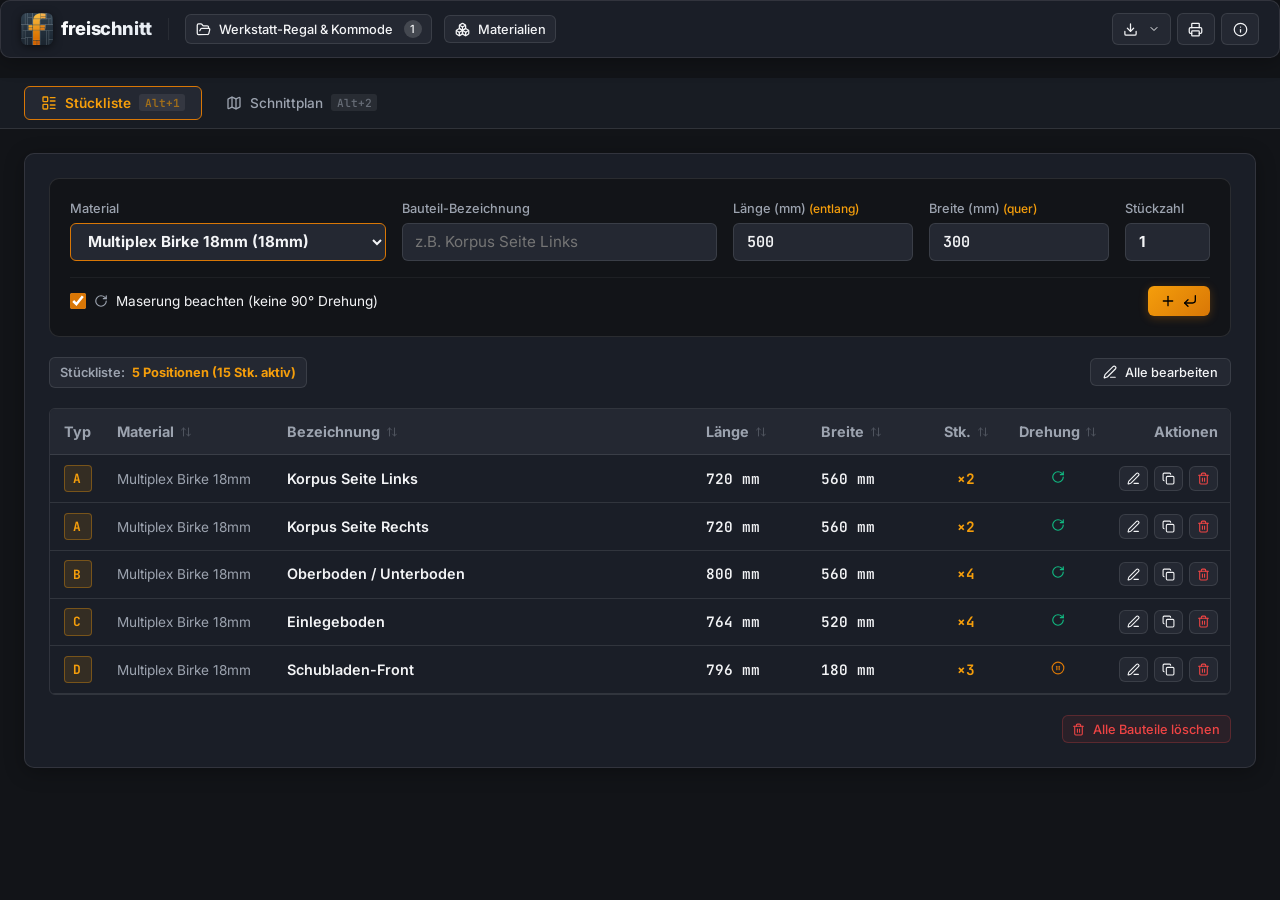
==== index.html @ 768f4326 "release: update public freischnitt web app build" ====
<!doctype html>
<html lang="de">
  <head>
    <meta charset="UTF-8" />
    <meta name="viewport" content="width=device-width, initial-scale=1.0, maximum-scale=1.0, user-scalable=no" />
    <meta name="description" content="freischnitt - Kostenloses Webtool für Holzplatten-Zuschnitt & Verschnitt-Optimierung mit Tauchsäge & Führungsschiene" />
    <link rel="icon" type="image/png" sizes="32x32" href="./favicon-32x32.png">
    <link rel="icon" type="image/png" sizes="16x16" href="./favicon-16x16.png">
    <link rel="apple-touch-icon" sizes="180x180" href="./apple-touch-icon.png">
    <link rel="manifest" href="./manifest.json">
    <title>freischnitt - Plattenzuschnitt & Verschnitt-Optimierer</title>
    <script type="module" crossorigin src="./assets/index-CJcu41oF.js"></script>
    <link rel="stylesheet" crossorigin href="./assets/index-DNp310Y1.css">
  </head>
  <body>
    <div id="root"></div>
  </body>
</html>
---- assets/index-DNp310Y1.css ----
@import "https://fonts.googleapis.com/css2?family=Inter:wght@300;400;500;600;700&family=JetBrains+Mono:wght@400;500;600&display=swap";:root{--bg-primary:#121418;--bg-secondary:#1a1d24;--bg-tertiary:#242832;--bg-card:#1e222cbf;--bg-card-hover:#262c3ad9;--accent-amber:#d97706;--accent-amber-light:#f59e0b;--accent-amber-glow:#d9770640;--gradient-amber:linear-gradient(135deg, #f59e0b 0%, #d97706 100%);--border-color:#ffffff1a;--border-hover:#fff3;--text-main:#f3f4f6;--text-muted:#9ca3af;--text-dim:#6b7280;--status-success:#10b981;--status-warning:#f59e0b;--status-danger:#ef4444;--font-sans:"Inter", system-ui, -apple-system, sans-serif;--font-mono:"JetBrains Mono", monospace;--radius-sm:6px;--radius-md:10px;--radius-lg:16px;--radius-full:9999px;--shadow-subtle:0 4px 20px #0000004d;--shadow-glow:0 0 25px #d9770626}*{box-sizing:border-box;touch-action:manipulation;margin:0;padding:0}html,body{touch-action:manipulation;overscroll-behavior:none;overscroll-behavior-y:none}#root,.app-container{overscroll-behavior:none;overscroll-behavior-y:none}button,input,select,textarea,.btn{touch-action:manipulation;-webkit-user-select:none;user-select:none;-webkit-touch-callout:none}body{font-family:var(--font-sans);background-color:var(--bg-primary);color:var(--text-main);-webkit-font-smoothing:antialiased;min-height:100vh;line-height:1.5;overflow-x:hidden}::-webkit-scrollbar{width:8px;height:8px}::-webkit-scrollbar-track{background:var(--bg-primary)}::-webkit-scrollbar-thumb{background:var(--bg-tertiary);border-radius:var(--radius-full)}::-webkit-scrollbar-thumb:hover{background:var(--accent-amber)}h1,h2,h3,h4,h5,h6{color:var(--text-main);letter-spacing:-.02em;font-weight:600}button{font-family:var(--font-sans);cursor:pointer;border:none;outline:none;transition:all .2s}input,select,textarea{font-family:var(--font-sans);background:var(--bg-tertiary);border:1px solid var(--border-color);color:var(--text-main);border-radius:var(--radius-sm);outline:none;padding:.55rem .8rem;font-size:.95rem;transition:border-color .2s,box-shadow .2s}input:focus,select:focus,textarea:focus{border-color:var(--accent-amber);box-shadow:0 0 0 3px var(--accent-amber-glow)}.card-glass{background:var(--bg-card);-webkit-backdrop-filter:blur(12px);border:1px solid var(--border-color);border-radius:var(--radius-md);box-shadow:var(--shadow-subtle)}.app-container{flex-direction:column;min-height:100vh;display:flex}.view-tabs-bar{-webkit-backdrop-filter:blur(12px);border-bottom:1px solid var(--border-color);z-index:100;background:#1a1d24eb;align-items:center;gap:.5rem;padding:.5rem 1.5rem;display:flex;position:sticky;top:0}.view-tab{border-radius:var(--radius-sm);color:var(--text-muted);background:0 0;align-items:center;gap:.5rem;padding:.45rem 1rem;font-size:.85rem;font-weight:500;display:flex}.view-tab:hover{color:var(--text-main);background:var(--bg-tertiary)}.view-tab.active{background:var(--bg-tertiary);color:var(--accent-amber-light);border:1px solid var(--accent-amber);font-weight:600}.main-content-single{flex:1;width:100%;max-width:1680px;margin:0 auto;padding:1.5rem}.btn{border-radius:var(--radius-sm);background:var(--bg-tertiary);color:var(--text-main);border:1px solid var(--border-color);align-items:center;gap:.5rem;padding:.5rem .9rem;font-size:.875rem;font-weight:500;display:inline-flex}.btn:hover{background:var(--bg-card-hover);border-color:var(--border-hover);color:var(--text-main)}.btn-primary{background:linear-gradient(135deg, var(--accent-amber-light), var(--accent-amber));color:#000;border:none;font-weight:700;box-shadow:0 2px 10px #d977064d}.btn-primary:hover{color:#000;filter:brightness(1.15);background:linear-gradient(135deg,#fcd34d,#f59e0b);transform:translateY(-1px);box-shadow:0 4px 18px #f59e0b80}.btn-secondary{background:var(--bg-tertiary);color:var(--text-main);border:1px solid var(--border-color)}.btn-secondary:hover{background:var(--bg-card-hover);color:var(--text-main);border-color:var(--border-hover);transform:translateY(-1px)}.btn-icon:hover{background:var(--bg-card-hover);color:var(--accent-amber-light);border-color:var(--border-hover)}.btn-sm{padding:.35rem .6rem;font-size:.8rem}.btn-icon{border-radius:var(--radius-sm);padding:.5rem}.badge{border-radius:var(--radius-full);font-size:.75rem;font-weight:600;font-family:var(--font-mono);align-items:center;padding:.2rem .55rem;display:inline-flex}.badge-amber{color:var(--accent-amber-light);background:#d9770626;border:1px solid #d977064d}.modal-overlay{-webkit-backdrop-filter:blur(8px);z-index:100000;background:#0a0f1ad1;justify-content:center;align-items:center;padding:2.5rem 1.5rem;display:flex;position:fixed;inset:0}.modal-content{border-radius:var(--radius-md);background:#1e293b;border:1px solid #ffffff26;flex-direction:column;width:100%;max-height:calc(100vh - 5rem);animation:.2s ease-out modalFadeIn;display:flex;box-shadow:0 20px 50px #000000b3}@keyframes modalFadeIn{0%{opacity:0;transform:scale(.97)translateY(-8px)}to{opacity:1;transform:scale(1)translateY(0)}}.modal-header{border-bottom:1px solid var(--border-color);justify-content:space-between;align-items:center;padding:1.25rem;display:flex}.modal-body{flex:1;padding:1.5rem;overflow-y:auto}.modal-footer{border-top:1px solid var(--border-color);justify-content:flex-end;gap:.75rem;padding:1rem 1.25rem;display:flex}@media screen{.print-only{opacity:0!important;pointer-events:none!important;width:1px!important;height:1px!important;position:absolute!important;top:-9999px!important;left:-9999px!important;overflow:hidden!important}}@media print{@page{size:A4 landscape;margin:8mm}*,:before,:after{-webkit-print-color-adjust:exact!important;print-color-adjust:exact!important;color-adjust:exact!important}body{color:#000!important;background:#fff!important}.app-container>:not(.print-only),.app-header,.mobile-header-only,.mobile-drawer-overlay,.view-tabs-bar,.main-content-single,.main-content-split,.modal-overlay,.no-print{display:none!important}.print-only{opacity:1!important;visibility:visible!important;color:#000!important;background:#fff!important;width:100%!important;height:auto!important;margin:0!important;padding:0!important;display:block!important;position:static!important;top:auto!important;left:auto!important;overflow:visible!important}.print-sheet-page{page-break-after:always;break-after:page;page-break-inside:avoid;break-inside:avoid;box-sizing:border-box;flex-direction:column;height:100vh;max-height:194mm;padding:.4cm;display:flex;overflow:hidden}svg line,svg rect,svg circle,svg path{opacity:1!important;visibility:visible!important}svg text:not(.print-badge-text):not(.watermark-text),.print-piece-text{fill:#000!important;stroke:none!important;color:#000!important;opacity:1!important;visibility:visible!important;font-weight:800!important}svg text.print-badge-text,.print-badge-text{fill:#fff!important;stroke:none!important;color:#fff!important;opacity:1!important;visibility:visible!important;font-weight:900!important}svg text.watermark-text,.watermark-text{fill:#94a3b8!important;stroke:none!important;color:#94a3b8!important;opacity:.55!important;visibility:visible!important;font-weight:900!important}}@keyframes cardPulseFlash{0%{transform:scale(1.02);background-color:#f59e0b73!important;border:2px solid #f59e0b!important;box-shadow:0 0 20px #f59e0bcc,inset 0 0 15px #f59e0b66!important}30%{background-color:#f59e0b4d!important;border:2px solid #f59e0b!important;box-shadow:0 0 14px #f59e0b99!important}to{box-shadow:none;transform:scale(1)}}.mobile-piece-card.row-flash-added{border-color:#f59e0b!important;animation:2.5s ease-out forwards cardPulseFlash!important}@keyframes rowTdPulseFlash{0%{background-color:#f59e0b66!important;border-top:2px solid #f59e0b!important;border-bottom:2px solid #f59e0b!important}40%{background-color:#f59e0b33!important;border-top:2px solid #f59e0b99!important;border-bottom:2px solid #f59e0b99!important}to{background-color:#0000}}tr.row-flash-added>td{animation:2.5s ease-out forwards rowTdPulseFlash!important}tr.row-flash-added>td:first-child{border-top-left-radius:6px;border-bottom-left-radius:6px;border-left:2px solid #f59e0b!important}tr.row-flash-added>td:last-child{border-top-right-radius:6px;border-bottom-right-radius:6px;border-right:2px solid #f59e0b!important}@keyframes badgePop{0%{transform:scale(1)}50%{color:var(--accent-amber-light);transform:scale(1.12)}to{transform:scale(1)}}.badge-pop{animation:.4s ease-out badgePop}@media (width<=768px){.hide-on-mobile,.desktop-header-only{display:none!important}.mobile-header-only{display:flex!important}.view-tabs-bar{display:none!important}.app-header{border-bottom:1px solid var(--border-color);border-radius:0!important;margin-bottom:0!important;padding:.5rem .75rem!important}}.is-mobile-simulated{background-color:var(--bg-primary)!important;border:10px solid #1e293b!important;border-radius:40px!important;max-width:390px!important;height:740px!important;max-height:740px!important;margin:1rem auto!important;position:relative!important;overflow:hidden!important;box-shadow:0 25px 60px #000c,0 0 30px #f59e0b33!important}.is-mobile-simulated .hide-on-mobile,.is-mobile-simulated .view-tabs-bar,.is-mobile-simulated .desktop-header-only{display:none!important}.is-mobile-simulated .mobile-header-only{display:flex!important}.is-mobile-simulated .app-header{border-bottom:1px solid var(--border-color);border-radius:0!important;margin-bottom:0!important;padding:.5rem .75rem!important}.mobile-piece-cards-container{flex-direction:column;gap:.75rem;display:flex}@keyframes slideInLeft{0%{transform:translate(-100%)}to{transform:translate(0)}}.mobile-drawer-overlay{-webkit-backdrop-filter:blur(8px)!important;z-index:999999!important;background:#0f172acc!important;justify-content:flex-start!important;width:100vw!important;height:100vh!important;animation:.2s ease-out fadeIn!important;display:flex!important;position:fixed!important;inset:0!important}.mobile-drawer-panel{border-right:1px solid var(--border-color)!important;background:#1e293b!important;flex-direction:column!important;width:85vw!important;max-width:320px!important;height:100vh!important;animation:.25s cubic-bezier(.16,1,.3,1) slideInLeft!important;display:flex!important;overflow-y:auto!important;box-shadow:10px 0 40px #000c!important}.mobile-drawer-item{border-radius:var(--radius-sm);width:100%;min-height:46px;color:var(--text-main);text-align:left;cursor:pointer;background:0 0;border:none;justify-content:space-between;align-items:center;padding:.75rem 1rem;font-size:.95rem;font-weight:500;transition:background .15s;display:flex}.mobile-drawer-item:active,.mobile-drawer-item:hover{background:#ffffff14}@keyframes fadeIn{0%{opacity:0}to{opacity:1}}.mobile-header-only{display:none!important}.desktop-header-only{display:flex!important}@media (width<=768px){.desktop-form-only,.desktop-table-only,.desktop-header-only{display:none!important}.mobile-piece-cards-container,.mobile-header-only,.mobile-fab-btn{display:flex!important}}.is-mobile-simulated .desktop-form-only,.is-mobile-simulated .desktop-table-only,.is-mobile-simulated .desktop-header-only{display:none!important}.is-mobile-simulated .mobile-piece-cards-container,.is-mobile-simulated .mobile-header-only{display:flex!important}.is-mobile-simulated .mobile-fab-btn{display:flex!important;position:absolute!important;bottom:76px!important;right:1rem!important}.cut-visualizer-card{flex-direction:column;gap:1rem;padding:1.25rem;display:flex}.cut-visualizer-canvas{background:var(--bg-primary);border-radius:var(--radius-md);border:1px solid var(--border-color);box-sizing:border-box;touch-action:none;overscroll-behavior:contain;overscroll-behavior-y:contain;-webkit-overflow-scrolling:touch;min-height:420px;max-height:600px;padding:1rem;display:flex;position:relative;overflow:auto}.mobile-portrait-hint{display:none}@media (width<=640px){.cut-visualizer-card{gap:.65rem!important;padding:.65rem!important}.cut-visualizer-canvas{height:min(420px,100vh - 220px)!important;min-height:250px!important;max-height:calc(100vh - 220px)!important;padding:.4rem!important}.cut-visualizer-svg{touch-action:none}}.is-mobile-simulated .cut-visualizer-card{gap:.65rem!important;padding:.65rem!important}.is-mobile-simulated .cut-visualizer-canvas{height:min(420px,100vh - 220px)!important;min-height:250px!important;max-height:calc(100vh - 220px)!important;padding:.4rem!important}
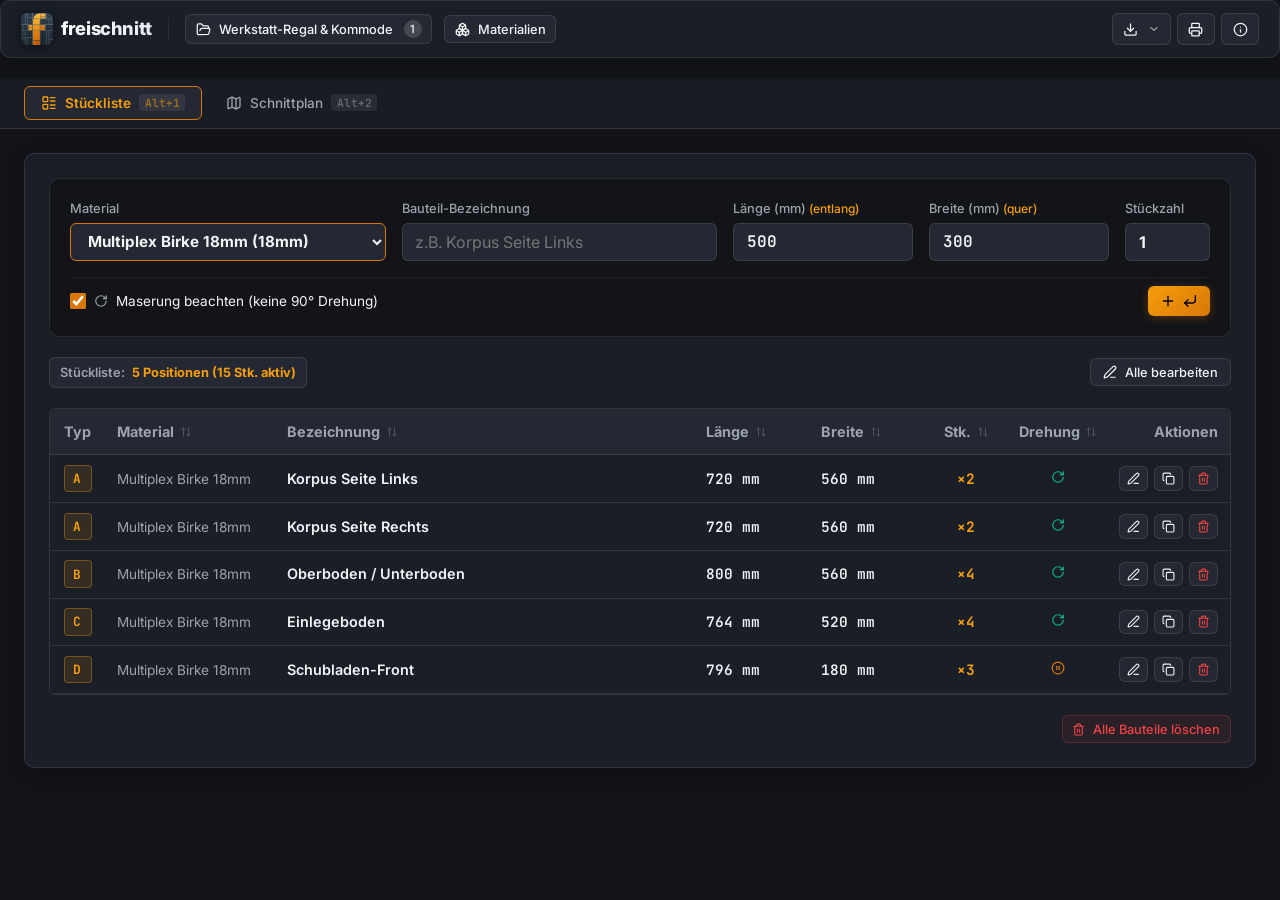
==== commit eebfd8be: "release: update public freischnitt web app build" ====
--- a/index.html
+++ b/index.html
@@ -2,15 +2,15 @@
 <html lang="de">
   <head>
     <meta charset="UTF-8" />
-    <meta name="viewport" content="width=device-width, initial-scale=1.0, maximum-scale=1.0, user-scalable=no" />
+    <meta name="viewport" content="width=device-width, initial-scale=1.0, maximum-scale=1.0, minimum-scale=1.0, user-scalable=no, viewport-fit=cover" />
     <meta name="description" content="freischnitt - Kostenloses Webtool für Holzplatten-Zuschnitt & Verschnitt-Optimierung mit Tauchsäge & Führungsschiene" />
     <link rel="icon" type="image/png" sizes="32x32" href="./favicon-32x32.png">
     <link rel="icon" type="image/png" sizes="16x16" href="./favicon-16x16.png">
     <link rel="apple-touch-icon" sizes="180x180" href="./apple-touch-icon.png">
     <link rel="manifest" href="./manifest.json">
     <title>freischnitt - Plattenzuschnitt & Verschnitt-Optimierer</title>
-    <script type="module" crossorigin src="./assets/index-CJcu41oF.js"></script>
-    <link rel="stylesheet" crossorigin href="./assets/index-DNp310Y1.css">
+    <script type="module" crossorigin src="./assets/index-8THYVN87.js"></script>
+    <link rel="stylesheet" crossorigin href="./assets/index-BqWoTkfv.css">
   </head>
   <body>
     <div id="root"></div>
--- a/assets/index-BqWoTkfv.css
+++ b/assets/index-BqWoTkfv.css
@@ -0,0 +1 @@
+@import "https://fonts.googleapis.com/css2?family=Inter:wght@300;400;500;600;700&family=JetBrains+Mono:wght@400;500;600&display=swap";:root{--bg-primary:#121418;--bg-secondary:#1a1d24;--bg-tertiary:#242832;--bg-card:#1e222cbf;--bg-card-hover:#262c3ad9;--accent-amber:#d97706;--accent-amber-light:#f59e0b;--accent-amber-glow:#d9770640;--gradient-amber:linear-gradient(135deg, #f59e0b 0%, #d97706 100%);--border-color:#ffffff1a;--border-hover:#fff3;--text-main:#f3f4f6;--text-muted:#9ca3af;--text-dim:#6b7280;--status-success:#10b981;--status-warning:#f59e0b;--status-danger:#ef4444;--font-sans:"Inter", system-ui, -apple-system, sans-serif;--font-mono:"JetBrains Mono", monospace;--radius-sm:6px;--radius-md:10px;--radius-lg:16px;--radius-full:9999px;--shadow-subtle:0 4px 20px #0000004d;--shadow-glow:0 0 25px #d9770626}*{box-sizing:border-box;touch-action:manipulation;margin:0;padding:0}html,body{touch-action:manipulation;overscroll-behavior:none;overscroll-behavior-y:none;-webkit-text-size-adjust:100%}#root,.app-container{overscroll-behavior:none;overscroll-behavior-y:none}button,input,select,textarea,.btn{touch-action:manipulation;-webkit-user-select:none;user-select:none;-webkit-touch-callout:none}body{font-family:var(--font-sans);background-color:var(--bg-primary);color:var(--text-main);-webkit-font-smoothing:antialiased;min-height:100vh;line-height:1.5;overflow-x:hidden}::-webkit-scrollbar{width:8px;height:8px}::-webkit-scrollbar-track{background:var(--bg-primary)}::-webkit-scrollbar-thumb{background:var(--bg-tertiary);border-radius:var(--radius-full)}::-webkit-scrollbar-thumb:hover{background:var(--accent-amber)}h1,h2,h3,h4,h5,h6{color:var(--text-main);letter-spacing:-.02em;font-weight:600}button{font-family:var(--font-sans);cursor:pointer;border:none;outline:none;transition:all .2s}input,select,textarea{font-family:var(--font-sans);background:var(--bg-tertiary);border:1px solid var(--border-color);color:var(--text-main);border-radius:var(--radius-sm);outline:none;padding:.55rem .8rem;font-size:16px;transition:border-color .2s,box-shadow .2s}@media (width<=1024px){input,select,textarea,input[type=text],input[type=number],input[type=search]{font-size:16px!important}}input:focus,select:focus,textarea:focus{border-color:var(--accent-amber);box-shadow:0 0 0 3px var(--accent-amber-glow)}.card-glass{background:var(--bg-card);-webkit-backdrop-filter:blur(12px);border:1px solid var(--border-color);border-radius:var(--radius-md);box-shadow:var(--shadow-subtle)}.app-container{flex-direction:column;min-height:100vh;display:flex}.view-tabs-bar{-webkit-backdrop-filter:blur(12px);border-bottom:1px solid var(--border-color);z-index:100;background:#1a1d24eb;align-items:center;gap:.5rem;padding:.5rem 1.5rem;display:flex;position:sticky;top:0}.view-tab{border-radius:var(--radius-sm);color:var(--text-muted);background:0 0;align-items:center;gap:.5rem;padding:.45rem 1rem;font-size:.85rem;font-weight:500;display:flex}.view-tab:hover{color:var(--text-main);background:var(--bg-tertiary)}.view-tab.active{background:var(--bg-tertiary);color:var(--accent-amber-light);border:1px solid var(--accent-amber);font-weight:600}.main-content-single{flex:1;width:100%;max-width:1680px;margin:0 auto;padding:1.5rem}.btn{border-radius:var(--radius-sm);background:var(--bg-tertiary);color:var(--text-main);border:1px solid var(--border-color);align-items:center;gap:.5rem;padding:.5rem .9rem;font-size:.875rem;font-weight:500;display:inline-flex}.btn:hover{background:var(--bg-card-hover);border-color:var(--border-hover);color:var(--text-main)}.btn-primary{background:linear-gradient(135deg, var(--accent-amber-light), var(--accent-amber));color:#000;border:none;font-weight:700;box-shadow:0 2px 10px #d977064d}.btn-primary:hover{color:#000;filter:brightness(1.15);background:linear-gradient(135deg,#fcd34d,#f59e0b);transform:translateY(-1px);box-shadow:0 4px 18px #f59e0b80}.btn-secondary{background:var(--bg-tertiary);color:var(--text-main);border:1px solid var(--border-color)}.btn-secondary:hover{background:var(--bg-card-hover);color:var(--text-main);border-color:var(--border-hover);transform:translateY(-1px)}.btn-icon:hover{background:var(--bg-card-hover);color:var(--accent-amber-light);border-color:var(--border-hover)}.btn-sm{padding:.35rem .6rem;font-size:.8rem}.btn-icon{border-radius:var(--radius-sm);padding:.5rem}.badge{border-radius:var(--radius-full);font-size:.75rem;font-weight:600;font-family:var(--font-mono);align-items:center;padding:.2rem .55rem;display:inline-flex}.badge-amber{color:var(--accent-amber-light);background:#d9770626;border:1px solid #d977064d}.modal-overlay{-webkit-backdrop-filter:blur(8px);z-index:100000;background:#0a0f1ad1;justify-content:center;align-items:center;padding:2.5rem 1.5rem;display:flex;position:fixed;inset:0}.modal-content{border-radius:var(--radius-md);background:#1e293b;border:1px solid #ffffff26;flex-direction:column;width:100%;max-height:calc(100vh - 5rem);animation:.2s ease-out modalFadeIn;display:flex;box-shadow:0 20px 50px #000000b3}@keyframes modalFadeIn{0%{opacity:0;transform:scale(.97)translateY(-8px)}to{opacity:1;transform:scale(1)translateY(0)}}.modal-header{border-bottom:1px solid var(--border-color);justify-content:space-between;align-items:center;padding:1.25rem;display:flex}.modal-body{flex:1;padding:1.5rem;overflow-y:auto}.modal-footer{border-top:1px solid var(--border-color);justify-content:flex-end;gap:.75rem;padding:1rem 1.25rem;display:flex}@media screen{.print-only{opacity:0!important;pointer-events:none!important;width:1px!important;height:1px!important;position:absolute!important;top:-9999px!important;left:-9999px!important;overflow:hidden!important}}@media print{@page{size:A4 landscape;margin:8mm}*,:before,:after{-webkit-print-color-adjust:exact!important;print-color-adjust:exact!important;color-adjust:exact!important}body{color:#000!important;background:#fff!important}.app-container>:not(.print-only),.app-header,.mobile-header-only,.mobile-drawer-overlay,.view-tabs-bar,.main-content-single,.main-content-split,.modal-overlay,.no-print{display:none!important}.print-only{opacity:1!important;visibility:visible!important;color:#000!important;background:#fff!important;width:100%!important;height:auto!important;margin:0!important;padding:0!important;display:block!important;position:static!important;top:auto!important;left:auto!important;overflow:visible!important}.print-sheet-page{page-break-after:always;break-after:page;page-break-inside:avoid;break-inside:avoid;box-sizing:border-box;flex-direction:column;height:100vh;max-height:194mm;padding:.4cm;display:flex;overflow:hidden}svg line,svg rect,svg circle,svg path{opacity:1!important;visibility:visible!important}svg text:not(.print-badge-text):not(.watermark-text),.print-piece-text{fill:#000!important;stroke:none!important;color:#000!important;opacity:1!important;visibility:visible!important;font-weight:800!important}svg text.print-badge-text,.print-badge-text{fill:#fff!important;stroke:none!important;color:#fff!important;opacity:1!important;visibility:visible!important;font-weight:900!important}svg text.watermark-text,.watermark-text{fill:#94a3b8!important;stroke:none!important;color:#94a3b8!important;opacity:.55!important;visibility:visible!important;font-weight:900!important}}@keyframes cardPulseFlash{0%{transform:scale(1.02);background-color:#f59e0b73!important;border:2px solid #f59e0b!important;box-shadow:0 0 20px #f59e0bcc,inset 0 0 15px #f59e0b66!important}30%{background-color:#f59e0b4d!important;border:2px solid #f59e0b!important;box-shadow:0 0 14px #f59e0b99!important}to{box-shadow:none;transform:scale(1)}}.mobile-piece-card.row-flash-added{border-color:#f59e0b!important;animation:2.5s ease-out forwards cardPulseFlash!important}@keyframes rowTdPulseFlash{0%{background-color:#f59e0b66!important;border-top:2px solid #f59e0b!important;border-bottom:2px solid #f59e0b!important}40%{background-color:#f59e0b33!important;border-top:2px solid #f59e0b99!important;border-bottom:2px solid #f59e0b99!important}to{background-color:#0000}}tr.row-flash-added>td{animation:2.5s ease-out forwards rowTdPulseFlash!important}tr.row-flash-added>td:first-child{border-top-left-radius:6px;border-bottom-left-radius:6px;border-left:2px solid #f59e0b!important}tr.row-flash-added>td:last-child{border-top-right-radius:6px;border-bottom-right-radius:6px;border-right:2px solid #f59e0b!important}@keyframes badgePop{0%{transform:scale(1)}50%{color:var(--accent-amber-light);transform:scale(1.12)}to{transform:scale(1)}}.badge-pop{animation:.4s ease-out badgePop}@media (width<=768px){.hide-on-mobile,.desktop-header-only{display:none!important}.mobile-header-only{display:flex!important}.view-tabs-bar{display:none!important}.app-header{border-bottom:1px solid var(--border-color);border-radius:0!important;margin-bottom:0!important;padding:.5rem .75rem!important}}.is-mobile-simulated{background-color:var(--bg-primary)!important;border:10px solid #1e293b!important;border-radius:40px!important;max-width:390px!important;height:740px!important;max-height:740px!important;margin:1rem auto!important;position:relative!important;overflow:hidden!important;box-shadow:0 25px 60px #000c,0 0 30px #f59e0b33!important}.is-mobile-simulated .hide-on-mobile,.is-mobile-simulated .view-tabs-bar,.is-mobile-simulated .desktop-header-only{display:none!important}.is-mobile-simulated .mobile-header-only{display:flex!important}.is-mobile-simulated .app-header{border-bottom:1px solid var(--border-color);border-radius:0!important;margin-bottom:0!important;padding:.5rem .75rem!important}.mobile-piece-cards-container{flex-direction:column;gap:.75rem;display:flex}@keyframes slideInLeft{0%{transform:translate(-100%)}to{transform:translate(0)}}.mobile-drawer-overlay{-webkit-backdrop-filter:blur(8px)!important;z-index:999999!important;background:#0f172acc!important;justify-content:flex-start!important;width:100vw!important;height:100vh!important;animation:.2s ease-out fadeIn!important;display:flex!important;position:fixed!important;inset:0!important}.mobile-drawer-panel{border-right:1px solid var(--border-color)!important;background:#1e293b!important;flex-direction:column!important;width:85vw!important;max-width:320px!important;height:100vh!important;animation:.25s cubic-bezier(.16,1,.3,1) slideInLeft!important;display:flex!important;overflow-y:auto!important;box-shadow:10px 0 40px #000c!important}.mobile-drawer-item{border-radius:var(--radius-sm);width:100%;min-height:46px;color:var(--text-main);text-align:left;cursor:pointer;background:0 0;border:none;justify-content:space-between;align-items:center;padding:.75rem 1rem;font-size:.95rem;font-weight:500;transition:background .15s;display:flex}.mobile-drawer-item:active,.mobile-drawer-item:hover{background:#ffffff14}@keyframes fadeIn{0%{opacity:0}to{opacity:1}}.mobile-header-only{display:none!important}.desktop-header-only{display:flex!important}@media (width<=768px){.desktop-form-only,.desktop-table-only,.desktop-header-only{display:none!important}.mobile-piece-cards-container,.mobile-header-only,.mobile-fab-btn{display:flex!important}}.is-mobile-simulated .desktop-form-only,.is-mobile-simulated .desktop-table-only,.is-mobile-simulated .desktop-header-only{display:none!important}.is-mobile-simulated .mobile-piece-cards-container,.is-mobile-simulated .mobile-header-only{display:flex!important}.is-mobile-simulated .mobile-fab-btn{display:flex!important;position:absolute!important;bottom:76px!important;right:1rem!important}.cut-visualizer-card{flex-direction:column;gap:1rem;padding:1.25rem;display:flex}.cut-visualizer-canvas{background:var(--bg-primary);border-radius:var(--radius-md);border:1px solid var(--border-color);box-sizing:border-box;touch-action:none;overscroll-behavior:contain;overscroll-behavior-y:contain;-webkit-overflow-scrolling:touch;min-height:420px;max-height:600px;padding:1rem;display:flex;position:relative;overflow:auto}.mobile-portrait-hint{display:none}@media (width<=640px){.cut-visualizer-card{gap:.65rem!important;padding:.65rem!important}.cut-visualizer-canvas{height:min(420px,100vh - 220px)!important;min-height:250px!important;max-height:calc(100vh - 220px)!important;padding:.4rem!important}.cut-visualizer-svg{touch-action:none}}.is-mobile-simulated .cut-visualizer-card{gap:.65rem!important;padding:.65rem!important}.is-mobile-simulated .cut-visualizer-canvas{height:min(420px,100vh - 220px)!important;min-height:250px!important;max-height:calc(100vh - 220px)!important;padding:.4rem!important}
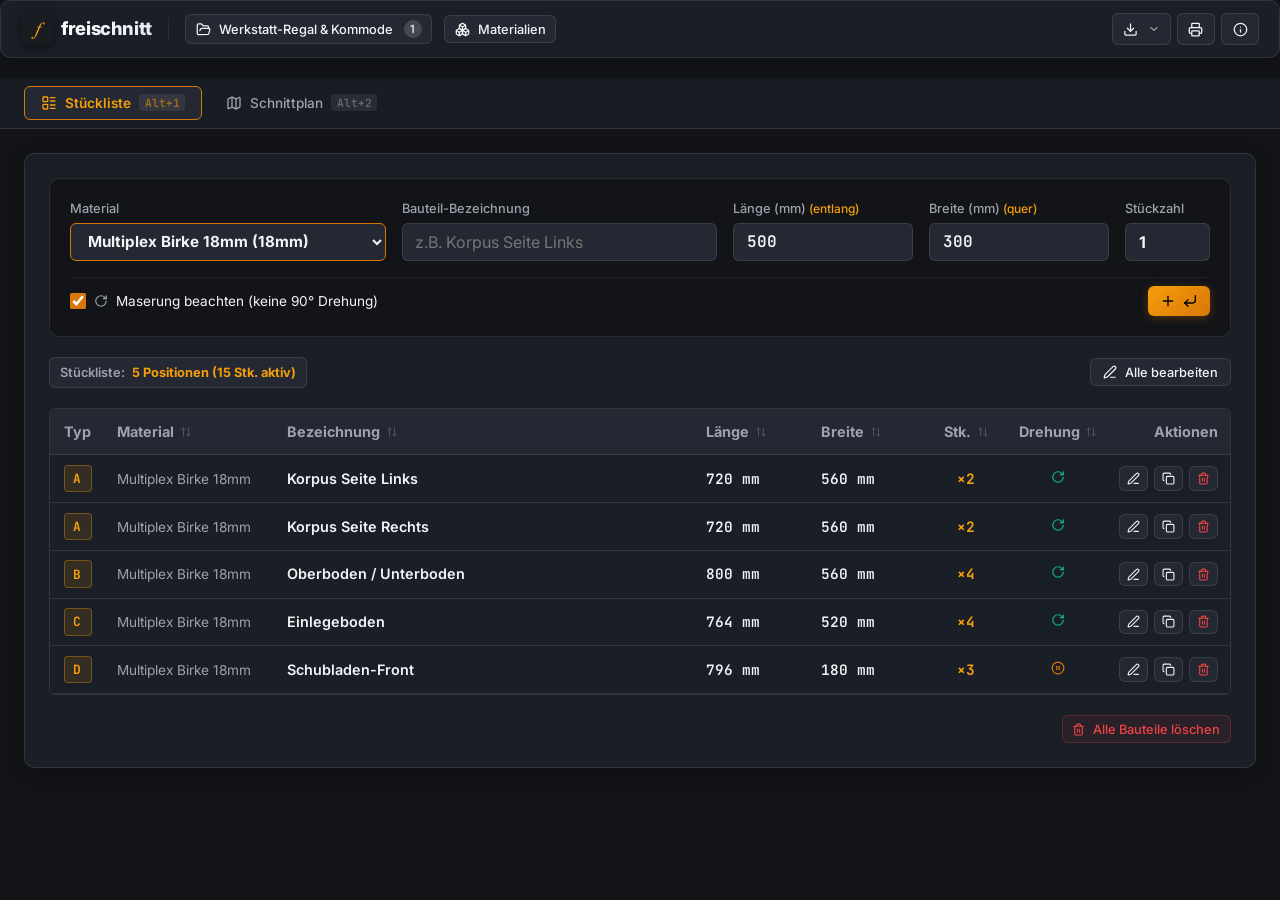
==== commit 41a84865: "release: update public freischnitt web app build" ====
--- a/index.html
+++ b/index.html
@@ -9,7 +9,7 @@
     <link rel="apple-touch-icon" sizes="180x180" href="./apple-touch-icon.png">
     <link rel="manifest" href="./manifest.json">
     <title>freischnitt - Plattenzuschnitt & Verschnitt-Optimierer</title>
-    <script type="module" crossorigin src="./assets/index-8THYVN87.js"></script>
+    <script type="module" crossorigin src="./assets/index-B5dJTr9a.js"></script>
     <link rel="stylesheet" crossorigin href="./assets/index-BqWoTkfv.css">
   </head>
   <body>
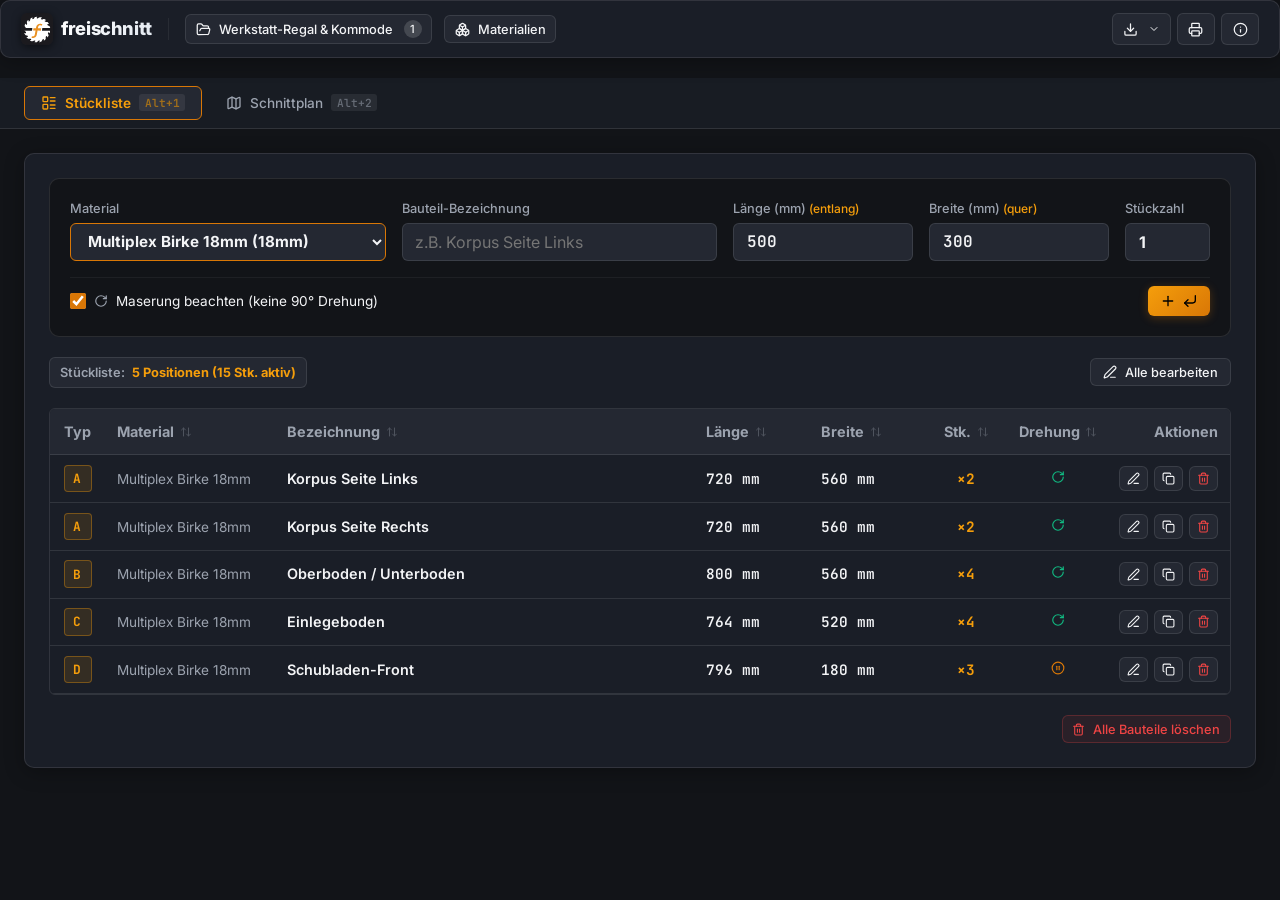
==== commit c6a453c8: "release: update public freischnitt web app build" ====
--- a/index.html
+++ b/index.html
@@ -4,12 +4,13 @@
     <meta charset="UTF-8" />
     <meta name="viewport" content="width=device-width, initial-scale=1.0, maximum-scale=1.0, minimum-scale=1.0, user-scalable=no, viewport-fit=cover" />
     <meta name="description" content="freischnitt - Kostenloses Webtool für Holzplatten-Zuschnitt & Verschnitt-Optimierung mit Tauchsäge & Führungsschiene" />
+    <link rel="icon" type="image/svg+xml" href="./assets/logo_freischnitt-BZ2kxVYY.svg">
     <link rel="icon" type="image/png" sizes="32x32" href="./favicon-32x32.png">
     <link rel="icon" type="image/png" sizes="16x16" href="./favicon-16x16.png">
     <link rel="apple-touch-icon" sizes="180x180" href="./apple-touch-icon.png">
     <link rel="manifest" href="./manifest.json">
     <title>freischnitt - Plattenzuschnitt & Verschnitt-Optimierer</title>
-    <script type="module" crossorigin src="./assets/index-B5dJTr9a.js"></script>
+    <script type="module" crossorigin src="./assets/index-C4qN6Yn9.js"></script>
     <link rel="stylesheet" crossorigin href="./assets/index-BqWoTkfv.css">
   </head>
   <body>
